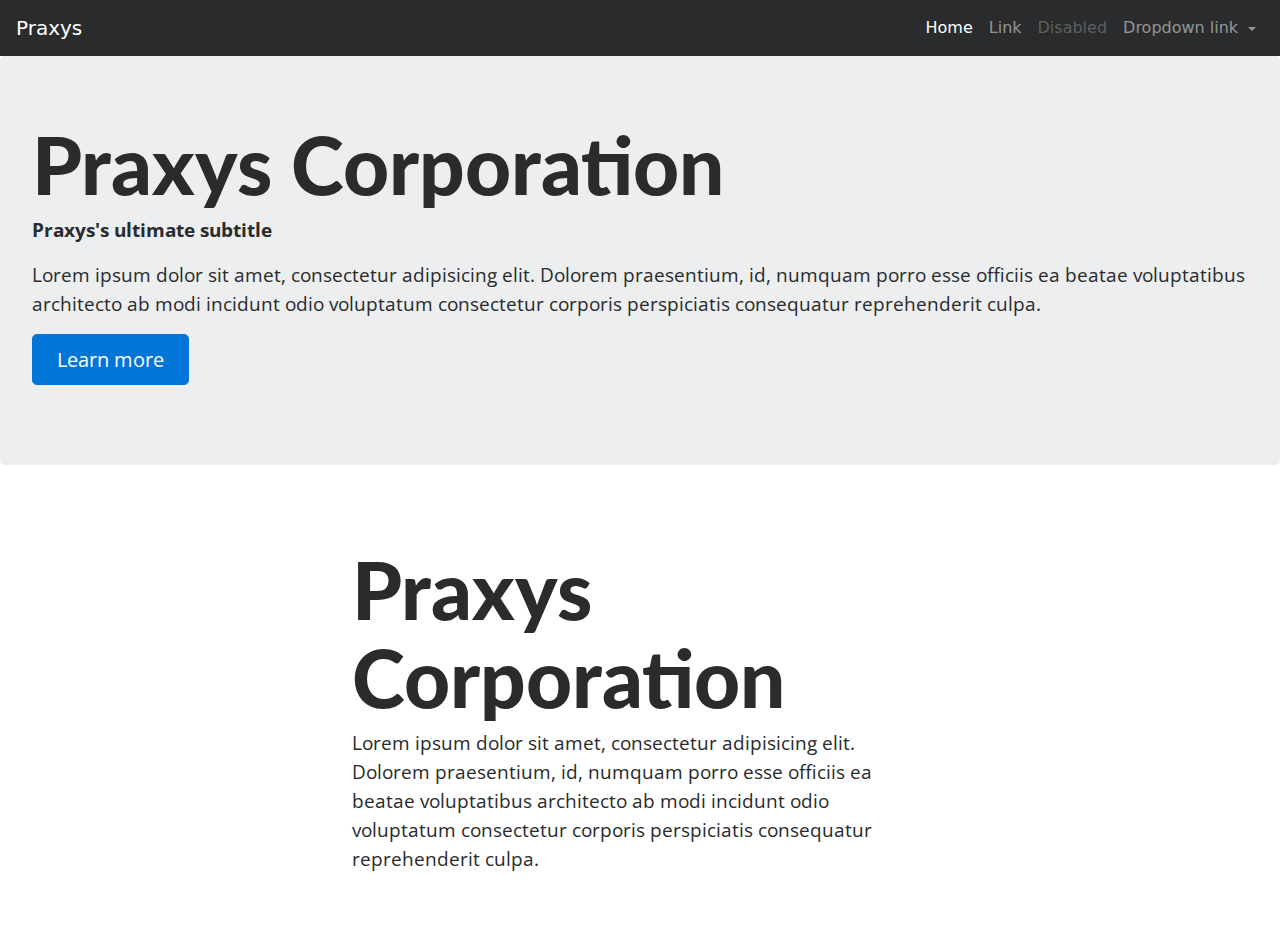
==== index.html @ 3e4d1a9a "initial commit" ====
<html>

<head>
    <meta charset="utf-8">
    <meta http-equiv="X-UA-Compatible" content="IE=edge">
    <meta name="viewport" content="width=device-width, initial-scale=1, shrink-to-fit=no">
    <title>Praxys</title>
    <link rel="stylesheet" href="css/bootstrap.css">
    <link href="https://maxcdn.bootstrapcdn.com/font-awesome/4.7.0/css/font-awesome.min.css" rel="stylesheet" integrity="sha384-wvfXpqpZZVQGK6TAh5PVlGOfQNHSoD2xbE+QkPxCAFlNEevoEH3Sl0sibVcOQVnN" crossorigin="anonymous">
    <link rel="stylesheet" href="css/style.css">

</head>

<body>

    <nav class="navbar navbar-toggleable-md navbar-inverse bg-inverse">

        <button class="navbar-toggler navbar-toggler-right" type="button" data-toggle="collapse" data-target="#navbarSupportedContent" aria-controls="navbarSupportedContent" aria-expanded="false" aria-label="Toggle navigation">
            <span class="navbar-toggler-icon"></span>
        </button>
        <a class="navbar-brand" href="#">Praxys</a>

        <div class="collapse navbar-collapse" id="navbarSupportedContent">
            <ul class="navbar-nav ml-auto">
                <li class="nav-item active">
                    <a class="nav-link" href="#">Home <span class="sr-only">(current)</span></a>
                </li>
                <li class="nav-item">
                    <a class="nav-link" href="#">Link</a>
                </li>
                <li class="nav-item">
                    <a class="nav-link disabled" href="#">Disabled</a>
                </li>
                <li class="nav-item dropdown">
                    <a class="nav-link dropdown-toggle" href="http://example.com" id="navbarDropdownMenuLink" data-toggle="dropdown" aria-haspopup="true" aria-expanded="false">
                      Dropdown link
                    </a>
                    <div class="dropdown-menu dropdown-menu-right" aria-labelledby="navbarDropdownMenuLink">
                        <a class="dropdown-item" href="#">Action</a>
                        <a class="dropdown-item" href="#">Another action</a>
                        <a class="dropdown-item" href="#">Something else here</a>
                    </div>
                </li>
            </ul>

        </div>
    </nav>

    <div class="jumbotron">
        <h1>Praxys Corporation</h1>
        <p><b>Praxys's ultimate subtitle</b></p>
        <p>Lorem ipsum dolor sit amet, consectetur adipisicing elit. Dolorem praesentium, id, numquam porro esse officiis ea beatae voluptatibus architecto ab modi incidunt odio voluptatum consectetur corporis perspiciatis consequatur reprehenderit culpa.</p>
        <p class="lead">
            <a class="btn btn-primary btn-lg" href="#" role="button">Learn more</a>
        </p>
    </div>

    <div class="container-fluid p-5">
        <div class="row">
            <div class="col-md-6 offset-md-3">
                <h1>Praxys Corporation</h1>
                <p>Lorem ipsum dolor sit amet, consectetur adipisicing elit. Dolorem praesentium, id, numquam porro esse officiis ea beatae voluptatibus architecto ab modi incidunt odio voluptatum consectetur corporis perspiciatis consequatur reprehenderit culpa.</p>
            </div>
        </div>
    </div>

    <script src="https://ajax.googleapis.com/ajax/libs/jquery/1.12.4/jquery.min.js"></script>
    <script src="js/tether.min.js"></script>
    <script src="js/bootstrap.js"></script>
</body>

</html>
---- css/style.css ----
@import url('https://fonts.googleapis.com/css?family=Lato:700,900|Open+Sans:400,400i,700');
h1 {
    font-family: 'Lato', sans-serif;
    font-weight: 900;
    font-size: 5em;
}

p {
    font-family: 'Open Sans', sans-serif;
    font-weight: 400;
    font-size: 1.2em;
}
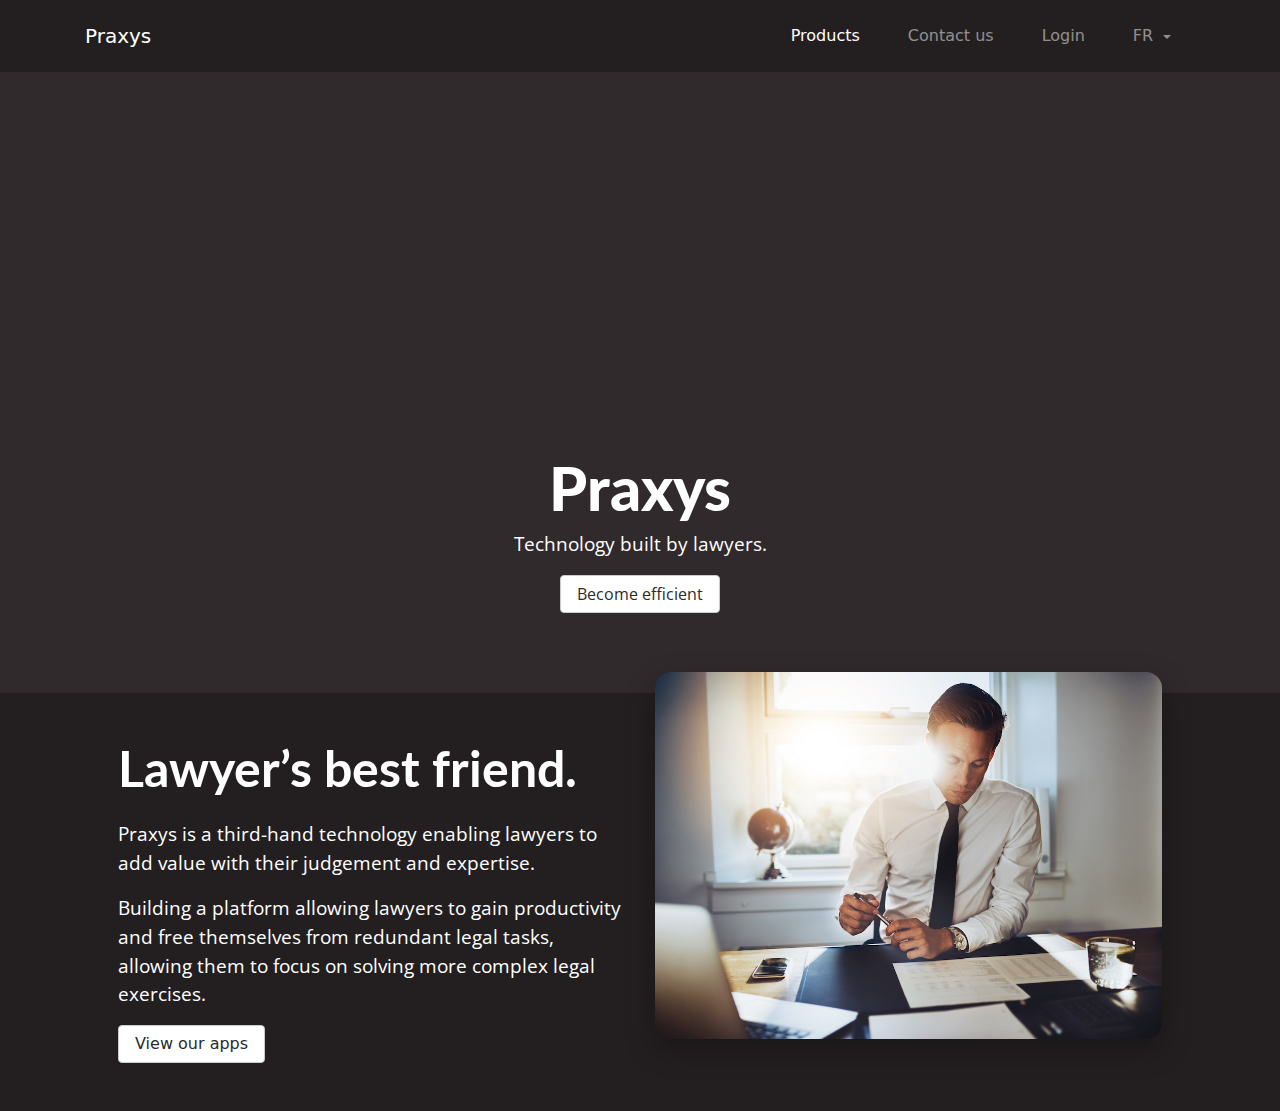
==== commit d0fb17ea: "first part of website" ====
--- a/index.html
+++ b/index.html
@@ -13,56 +13,68 @@
 
 <body>
 
-    <nav class="navbar navbar-toggleable-md navbar-inverse bg-inverse">
-
-        <button class="navbar-toggler navbar-toggler-right" type="button" data-toggle="collapse" data-target="#navbarSupportedContent" aria-controls="navbarSupportedContent" aria-expanded="false" aria-label="Toggle navigation">
+    <nav class="navbar navbar-toggleable-md navbar-inverse py-3" style="background-color:#231F20;">
+        <div class="container">
+            <button class="navbar-toggler navbar-toggler-right" type="button" data-toggle="collapse" data-target="#navbarSupportedContent" aria-controls="navbarSupportedContent" aria-expanded="false" aria-label="Toggle navigation">
             <span class="navbar-toggler-icon"></span>
         </button>
-        <a class="navbar-brand" href="#">Praxys</a>
+            <a class="navbar-brand" href="#">Praxys</a>
 
-        <div class="collapse navbar-collapse" id="navbarSupportedContent">
-            <ul class="navbar-nav ml-auto">
-                <li class="nav-item active">
-                    <a class="nav-link" href="#">Home <span class="sr-only">(current)</span></a>
-                </li>
-                <li class="nav-item">
-                    <a class="nav-link" href="#">Link</a>
-                </li>
-                <li class="nav-item">
-                    <a class="nav-link disabled" href="#">Disabled</a>
-                </li>
-                <li class="nav-item dropdown">
-                    <a class="nav-link dropdown-toggle" href="http://example.com" id="navbarDropdownMenuLink" data-toggle="dropdown" aria-haspopup="true" aria-expanded="false">
-                      Dropdown link
+            <div class="collapse navbar-collapse" id="navbarSupportedContent">
+                <ul class="navbar-nav ml-auto">
+                    <li class="nav-item mx-3 active">
+                        <a class="nav-link" href="#">Products <span class="sr-only">(current)</span></a>
+                    </li>
+                    <li class="nav-item mx-3">
+                        <a class="nav-link" href="#">Contact us</a>
+                    </li>
+                    <li class="nav-item mx-3">
+                        <a class="nav-link" href="#">Login</a>
+                    </li>
+                    <li class="nav-item mx-3 dropdown">
+                        <a class="nav-link dropdown-toggle" href="http://example.com" id="navbarDropdownMenuLink" data-toggle="dropdown" aria-haspopup="true" aria-expanded="false">
+                      FR
                     </a>
-                    <div class="dropdown-menu dropdown-menu-right" aria-labelledby="navbarDropdownMenuLink">
-                        <a class="dropdown-item" href="#">Action</a>
-                        <a class="dropdown-item" href="#">Another action</a>
-                        <a class="dropdown-item" href="#">Something else here</a>
-                    </div>
-                </li>
-            </ul>
-
+                        <div class="dropdown-menu dropdown-menu-right" aria-labelledby="navbarDropdownMenuLink">
+                            <a class="dropdown-item" href="#">Action</a>
+                            <a class="dropdown-item" href="#">Another action</a>
+                            <a class="dropdown-item" href="#">Something else here</a>
+                        </div>
+                    </li>
+                </ul>
+            </div>
         </div>
     </nav>
 
-    <div class="jumbotron">
-        <h1>Praxys Corporation</h1>
-        <p><b>Praxys's ultimate subtitle</b></p>
-        <p>Lorem ipsum dolor sit amet, consectetur adipisicing elit. Dolorem praesentium, id, numquam porro esse officiis ea beatae voluptatibus architecto ab modi incidunt odio voluptatum consectetur corporis perspiciatis consequatur reprehenderit culpa.</p>
-        <p class="lead">
-            <a class="btn btn-primary btn-lg" href="#" role="button">Learn more</a>
-        </p>
+    <div class="jumbotron jumbotron-home my-0 text-center d-flex align-items-end">
+        <div class="container">
+            <h1>Praxys</h1>
+            <p>Technology built by lawyers.</p>
+            <p class="lead">
+                <a class="btn btn-secondary" href="#" role="button">Become efficient</a>
+            </p>
+        </div>
     </div>
 
-    <div class="container-fluid p-5">
-        <div class="row">
-            <div class="col-md-6 offset-md-3">
-                <h1>Praxys Corporation</h1>
-                <p>Lorem ipsum dolor sit amet, consectetur adipisicing elit. Dolorem praesentium, id, numquam porro esse officiis ea beatae voluptatibus architecto ab modi incidunt odio voluptatum consectetur corporis perspiciatis consequatur reprehenderit culpa.</p>
+    <section class="block block__intro">
+        <div class="container p-5">
+            <div class="row">
+                <div class="col-sm-12">
+                    <div class="row">
+                        <div class="col-sm-12 col-md-6">
+                            <h2>Lawyer’s best friend.</h2>
+                            <p>Praxys is a third-hand technology enabling lawyers to add value with their judgement and expertise.</p>
+                            <p>Building a platform allowing lawyers to gain productivity and free themselves from redundant legal tasks, allowing them to focus on solving more complex legal exercises. </p>
+                            <a class="btn btn-secondary" href="#" role="button">View our apps</a>
+                        </div>
+                        <div class="col-sm-12 col-md-6">
+                            <img class="img-master" src="img/lawyer.jpg">
+                        </div>
+                    </div>
+                </div>
             </div>
         </div>
-    </div>
+    </section>
 
     <script src="https://ajax.googleapis.com/ajax/libs/jquery/1.12.4/jquery.min.js"></script>
     <script src="js/tether.min.js"></script>
--- a/css/style.css
+++ b/css/style.css
@@ -2,7 +2,14 @@
 h1 {
     font-family: 'Lato', sans-serif;
     font-weight: 900;
-    font-size: 5em;
+    font-size: 3.8em;
+}
+
+h2 {
+    font-family: 'Lato', sans-serif;
+    font-weight: 700;
+    font-size: 3.1em;
+    margin-bottom: .5em;
 }
 
 p {
@@ -10,3 +17,36 @@
     font-weight: 400;
     font-size: 1.2em;
 }
+
+.jumbotron-home {
+    background-color:#312A2C;
+    color:#fff;
+    border-radius: 0;
+    min-height:69vh;
+}
+
+.block {
+    
+}
+
+.block__intro {
+    background-color: #231F20;
+    color:fff;
+}
+
+.img-master {
+    width:100%;
+    height:auto;
+    -o-object-fit: fill;
+    object-fit: fill;
+    border-radius: 16px;
+    -webkit-box-shadow: 0 10px 30px rgba(0, 0, 0, 0.3);
+    box-shadow: 0 10px 30px rgba(0, 0, 0, 0.3);
+    margin-top:-69px;
+}
+
+@media (max-width:768px){
+    .img-master {
+        margin-top:30px;
+    }  
+}
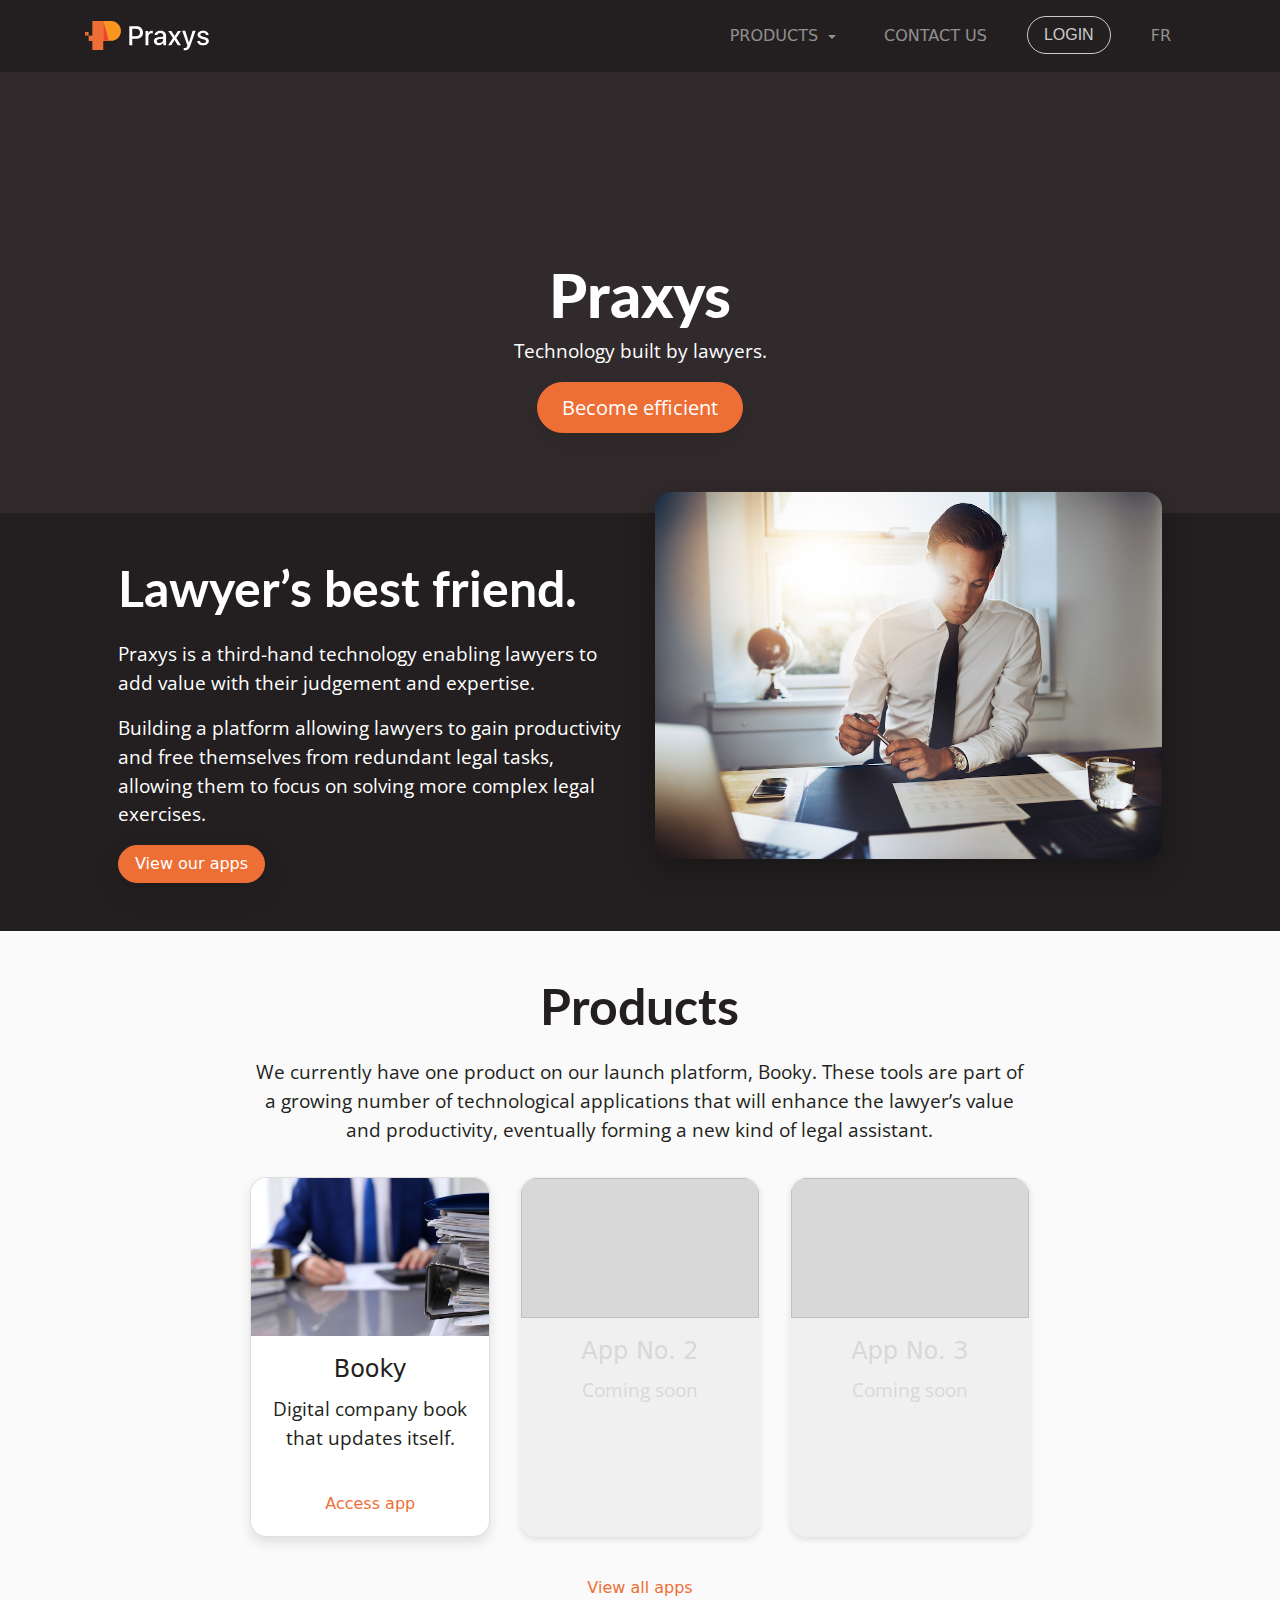
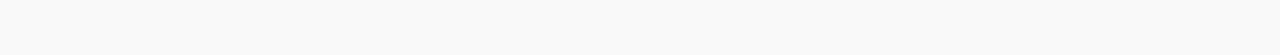
==== commit 16401748: "created products block on homepage" ====
--- a/index.html
+++ b/index.html
@@ -13,35 +13,39 @@
 
 <body>
 
-    <nav class="navbar navbar-toggleable-md navbar-inverse py-3" style="background-color:#231F20;">
+    <nav class="navbar navbar-toggleable-md sticky-top navbar-inverse py-3" style="background-color:#231F20;">
         <div class="container">
             <button class="navbar-toggler navbar-toggler-right" type="button" data-toggle="collapse" data-target="#navbarSupportedContent" aria-controls="navbarSupportedContent" aria-expanded="false" aria-label="Toggle navigation">
             <span class="navbar-toggler-icon"></span>
         </button>
-            <a class="navbar-brand" href="#">Praxys</a>
+            <a class="navbar-brand" href="#">
+                <img src="img/logo.svg" height="30" class="d-inline-block align-top" alt="">
+            </a>
 
             <div class="collapse navbar-collapse" id="navbarSupportedContent">
-                <ul class="navbar-nav ml-auto">
-                    <li class="nav-item mx-3 active">
-                        <a class="nav-link" href="#">Products <span class="sr-only">(current)</span></a>
+                <ul class="navbar-nav ml-auto text-uppercase">
+                    <li class="nav-item mx-3 dropdown">
+                        <a class="nav-link dropdown-toggle" href="http://example.com" id="navbarDropdownMenuLink" data-toggle="dropdown" aria-haspopup="true" aria-expanded="false">
+                      Products
+                    </a>
+                        <div class="dropdown-menu dropdown-menu-right" aria-labelledby="navbarDropdownMenuLink">
+                            <a class="dropdown-item" href="#">Booky</a>
+                            <a class="dropdown-item" href="#">Another action</a>
+                            <a class="dropdown-item" href="#">Something else here</a>
+                        </div>
                     </li>
+
                     <li class="nav-item mx-3">
                         <a class="nav-link" href="#">Contact us</a>
                     </li>
                     <li class="nav-item mx-3">
-                        <a class="nav-link" href="#">Login</a>
+                        <button class="btn btn-outline-secondary text-uppercase" data-toggle="modal" data-target="#myModal">Login</button>
                     </li>
-                    <li class="nav-item mx-3 dropdown">
-                        <a class="nav-link dropdown-toggle" href="http://example.com" id="navbarDropdownMenuLink" data-toggle="dropdown" aria-haspopup="true" aria-expanded="false">
-                      FR
-                    </a>
-                        <div class="dropdown-menu dropdown-menu-right" aria-labelledby="navbarDropdownMenuLink">
-                            <a class="dropdown-item" href="#">Action</a>
-                            <a class="dropdown-item" href="#">Another action</a>
-                            <a class="dropdown-item" href="#">Something else here</a>
-                        </div>
+                    <li class="nav-item mx-3">
+                        <a class="nav-link" href="#">FR</a>
                     </li>
                 </ul>
+
             </div>
         </div>
     </nav>
@@ -51,7 +55,7 @@
             <h1>Praxys</h1>
             <p>Technology built by lawyers.</p>
             <p class="lead">
-                <a class="btn btn-secondary" href="#" role="button">Become efficient</a>
+                <a class="btn btn-lg btn-praxys" href="#" role="button">Become efficient</a>
             </p>
         </div>
     </div>
@@ -59,22 +63,88 @@
     <section class="block block__intro">
         <div class="container p-5">
             <div class="row">
-                <div class="col-sm-12">
-                    <div class="row">
-                        <div class="col-sm-12 col-md-6">
-                            <h2>Lawyer’s best friend.</h2>
-                            <p>Praxys is a third-hand technology enabling lawyers to add value with their judgement and expertise.</p>
-                            <p>Building a platform allowing lawyers to gain productivity and free themselves from redundant legal tasks, allowing them to focus on solving more complex legal exercises. </p>
-                            <a class="btn btn-secondary" href="#" role="button">View our apps</a>
+                <div class="col-sm-12 col-md-6">
+                    <h2>Lawyer’s best friend.</h2>
+                    <p>Praxys is a third-hand technology enabling lawyers to add value with their judgement and expertise.</p>
+                    <p>Building a platform allowing lawyers to gain productivity and free themselves from redundant legal tasks, allowing them to focus on solving more complex legal exercises. </p>
+                    <a class="btn btn-praxys" href="#" role="button">View our apps</a>
+                </div>
+                <div class="col-sm-12 col-md-6">
+                    <img class="img-master" src="img/lawyer.jpg">
+                </div>
+
+            </div>
+        </div>
+    </section>
+
+    <section class="block block__light">
+        <div class="container-fluid p-5">
+            <div class="row">
+                <div class="col-sm-12 col-md-8 offset-md-2 text-center">
+                    <h2>Products</h2>
+                    <p>We currently have one product on our launch platform, Booky. These tools are part of a growing number of technological applications that will enhance the lawyer’s value and productivity, eventually forming a new kind of legal assistant. </p>
+                    <div class="card-deck">
+                        <div class="card my-3">
+                            <img class="card-img-top img-fluid" src="img/booky-banner.jpg" alt="Booky App">
+                            <div class="card-block">
+                                <h4 class="card-title">Booky</h4>
+                                <p class="card-text">Digital company book that updates itself.</p>
+                            </div>
+                            <div class="card-block">
+                                <a href="#" class="card-link text-orange">Access app</a>
+                            </div>
                         </div>
-                        <div class="col-sm-12 col-md-6">
-                            <img class="img-master" src="img/lawyer.jpg">
+                        <div class="card card-img-inactive my-3" style="background-color: #F0F0F0; border-color:#F0F0F0; color:#d8d8d8">
+                            <img class="card-img-top img-fluid">
+                            <div class="card-block">
+                                <h4 class="card-title">App No. 2</h4>
+                                <p class="card-text">Coming soon</p>
+                            </div>
+                        </div>
+                        <div class="card card-img-inactive my-3" style="background-color: #F0F0F0; border-color:#F0F0F0; color:#d8d8d8">
+                            <img class="card-img-top img-fluid">
+                            <div class="card-block">
+                                <h4 class="card-title">App No. 3</h4>
+                                <p class="card-text">Coming soon</p>
+                            </div>
                         </div>
                     </div>
+                    
+                <a class="btn btn-link text-orange mt-3" href="#" role="button">View all apps</a>
+                </div>
+
+            </div>
+        </div>
+    </section>
+    
+    
+    
+    <section class="block block__footer">
+        
+        
+    </section>
+
+
+    <!-- Login popup -->
+    <div class="modal fade" id="myModal" tabindex="-1" role="dialog" aria-labelledby="exampleModalLabel" aria-hidden="true">
+        <div class="modal-dialog" role="document">
+            <div class="modal-content">
+                <div class="modal-header">
+                    <h5 class="modal-title" id="exampleModalLabel">Modal title</h5>
+                    <button type="button" class="close" data-dismiss="modal" aria-label="Close">
+                      <span aria-hidden="true">&times;</span>
+                    </button>
+                </div>
+                <div class="modal-body">
+                    ...
+                </div>
+                <div class="modal-footer">
+                    <button type="button" class="btn btn-secondary" data-dismiss="modal">Close</button>
+                    <button type="button" class="btn btn-primary">Save changes</button>
                 </div>
             </div>
         </div>
-    </section>
+    </div>
 
     <script src="https://ajax.googleapis.com/ajax/libs/jquery/1.12.4/jquery.min.js"></script>
     <script src="js/tether.min.js"></script>
--- a/css/style.css
+++ b/css/style.css
@@ -19,34 +19,123 @@
 }
 
 .jumbotron-home {
-    background-color:#312A2C;
-    color:#fff;
+    background-color: #312A2C;
+    color: #fff;
     border-radius: 0;
-    min-height:69vh;
+    min-height: 49vh;
 }
 
-.block {
-    
-}
+.block {}
 
 .block__intro {
     background-color: #231F20;
-    color:fff;
+    color: fff;
+}
+
+.block__light {
+    background-color: #fafafa;
+    color: #231F20;
 }
 
 .img-master {
-    width:100%;
-    height:auto;
+    width: 100%;
+    height: auto;
     -o-object-fit: fill;
     object-fit: fill;
     border-radius: 16px;
     -webkit-box-shadow: 0 10px 30px rgba(0, 0, 0, 0.3);
     box-shadow: 0 10px 30px rgba(0, 0, 0, 0.3);
-    margin-top:-69px;
+    margin-top: -69px;
+    -webkit-transition: all .3s ease-in;
+    transition: all .3s ease-in;
 }
 
-@media (max-width:768px){
+.img-master:hover {
+    -webkit-transform: translateY(-5px);
+    transform: translateY(-5px);
+}
+
+@media (max-width:768px) {
     .img-master {
-        margin-top:30px;
-    }  
+        margin-top: 30px;
+    }
 }
+
+.btn {
+    border-radius: 50em;
+}
+
+.btn-praxys {
+    color: #fff;
+    background-color: #EE6F36;
+    border-color: #EE6F36;
+    -webkit-box-shadow: 0 10px 30px rgba(0, 0, 0, 0.1);
+    box-shadow: 0 10px 30px rgba(0, 0, 0, 0.1);
+}
+
+.btn-praxys:hover {
+    color: #fff;
+    background-color: #f79468;
+    border-color: #f79468;
+    -webkit-box-shadow: 0 20px 50px rgba(0, 0, 0, 0.5);
+    box-shadow: 0 20px 50px rgba(0, 0, 0, 0.5);
+}
+
+.dropdown-item {
+    display: block;
+    width: 100%;
+    padding: 12px 1.5rem;
+    clear: both;
+    font-weight: normal;
+    color: #292b2c;
+    text-align: inherit;
+    white-space: nowrap;
+    background: none;
+    border: 0;
+}
+
+.card {
+    -webkit-box-shadow: 0 6px 12px rgba(0, 0, 0, 0.1);
+    box-shadow: 0 6px 12px rgba(0, 0, 0, 0.1);
+    -webkit-transition: all .2s ease-in;
+    transition: all .2s ease-in;
+    border-radius: 16px;
+}
+
+.card:hover {
+    -webkit-box-shadow: 0 20px 40px rgba(0, 0, 0, 0.1);
+    box-shadow: 0 20px 40px rgba(0, 0, 0, 0.1);
+}
+
+.card-img-top {
+    border-radius: 16px 16px 0 0;
+    -o-object-fit: fill;
+    object-fit: fill;
+}
+
+.card-img-inactive {
+    -webkit-box-shadow: 0 3px 6px rgba(0, 0, 0, 0.1);
+    box-shadow: 0 3px 6px rgba(0, 0, 0, 0.1);
+}
+
+.card-img-inactive:hover {
+    -webkit-box-shadow: 0 3px 6px rgba(0, 0, 0, 0.1);
+    box-shadow: 0 3px 6px rgba(0, 0, 0, 0.1);
+}
+
+.card-img-inactive img {
+    height: 140px;
+    background-color: #d8d8d8;
+    border: 0 none;
+    -webkit-box-shadow: none;
+    box-shadow: none;
+}
+
+.text-orange {
+    color: #EE6F36 !important;
+}
+
+a.text-orange:focus,
+a.text-orange:hover {
+    color: #EE6F36 !important;
+}
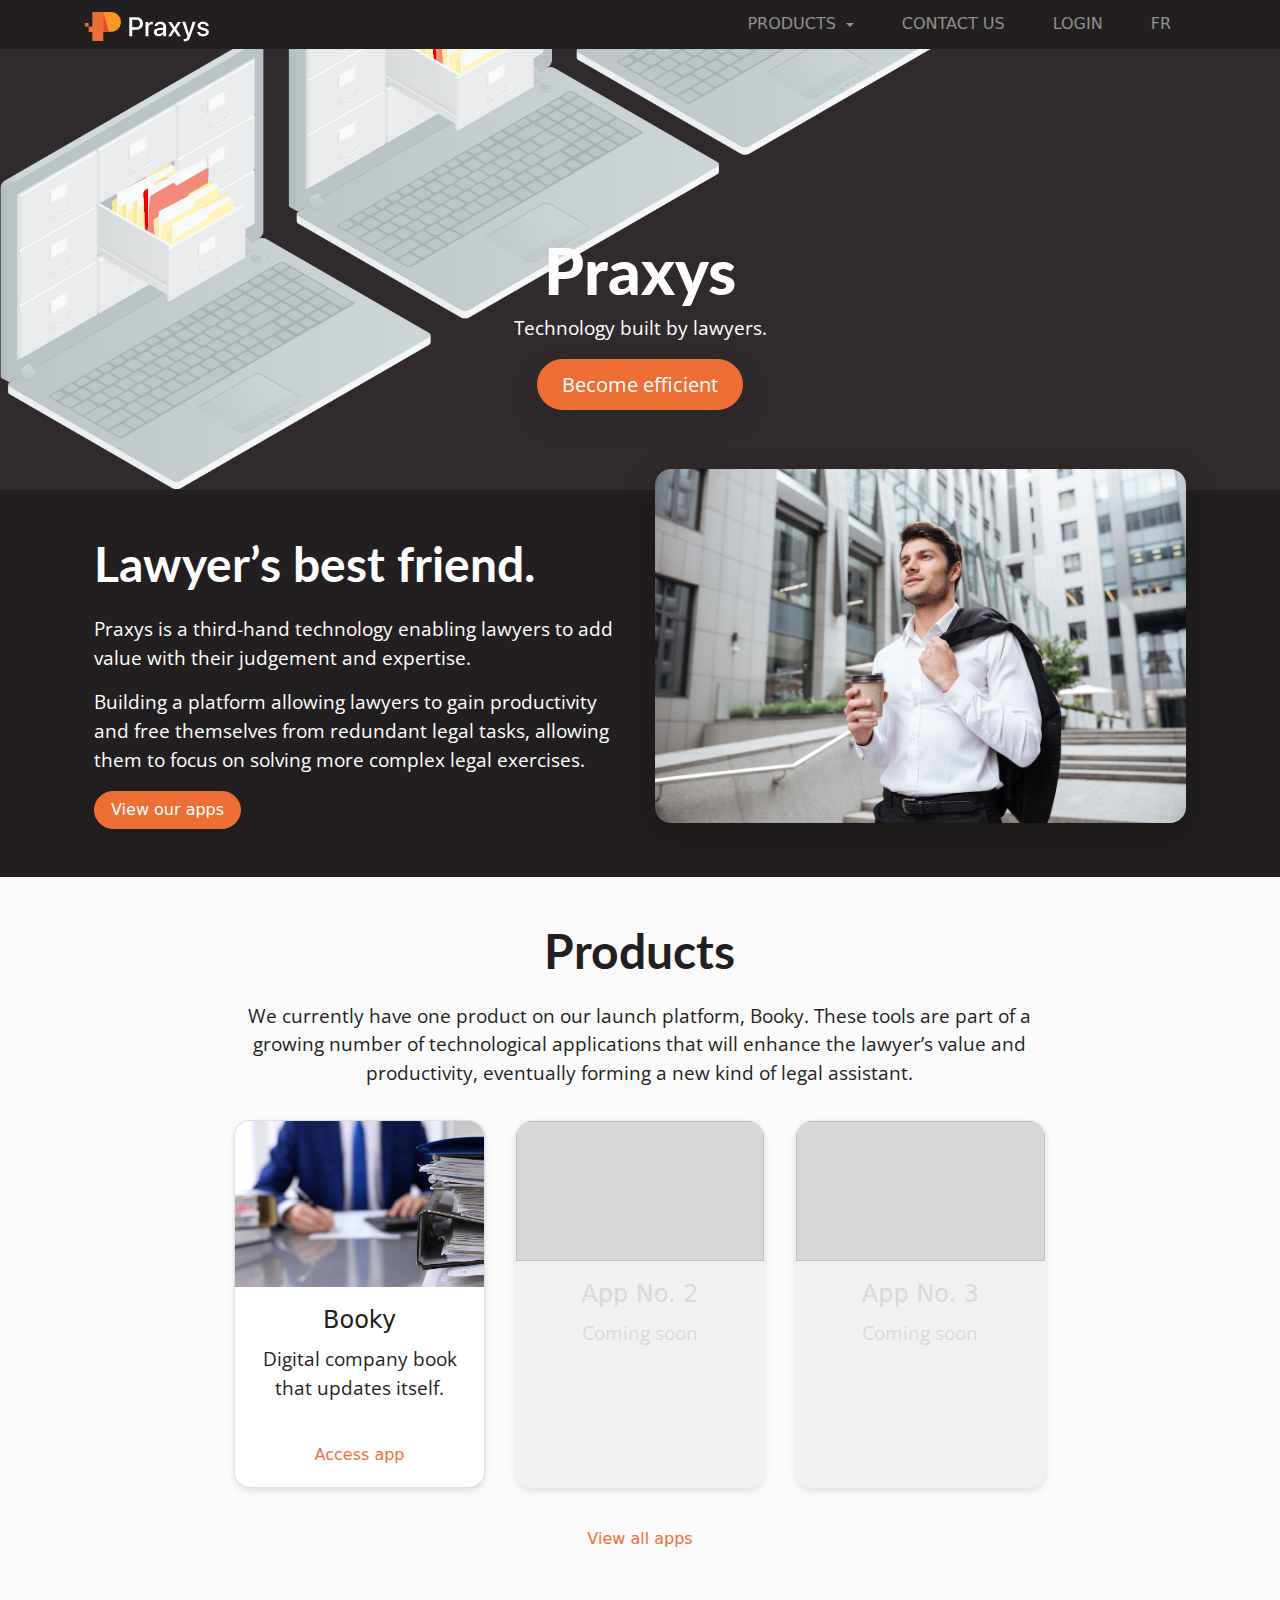
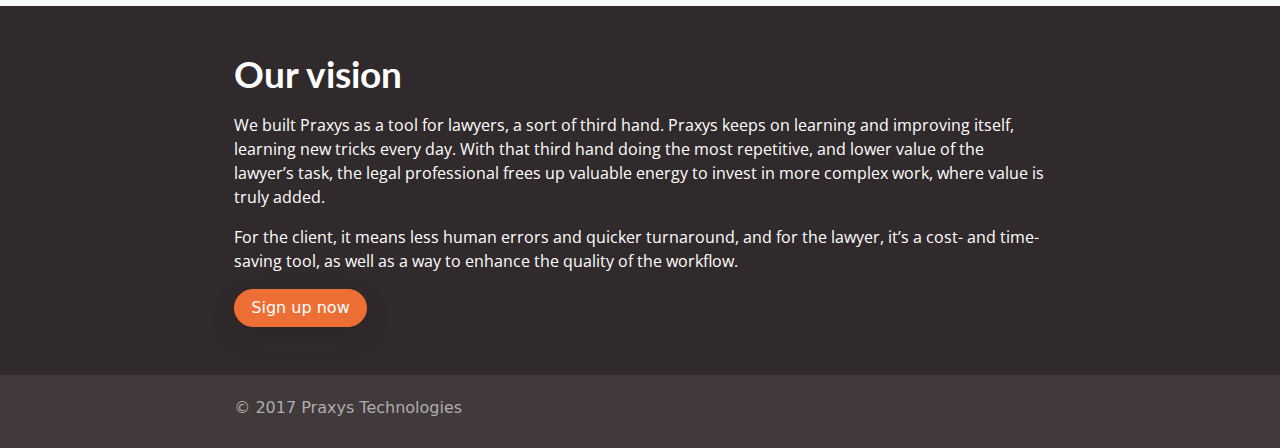
==== commit fc466619: "changed image lawyer" ====
--- a/index.html
+++ b/index.html
@@ -13,7 +13,7 @@
 
 <body>
 
-    <nav class="navbar navbar-toggleable-md sticky-top navbar-inverse py-3" style="background-color:#231F20;">
+    <nav class="navbar navbar-toggleable-md sticky-top navbar-inverse py-md-3 pt-lg-1 pb-lg-0" style="background-color:#231F20;">
         <div class="container">
             <button class="navbar-toggler navbar-toggler-right" type="button" data-toggle="collapse" data-target="#navbarSupportedContent" aria-controls="navbarSupportedContent" aria-expanded="false" aria-label="Toggle navigation">
             <span class="navbar-toggler-icon"></span>
@@ -29,9 +29,9 @@
                       Products
                     </a>
                         <div class="dropdown-menu dropdown-menu-right" aria-labelledby="navbarDropdownMenuLink">
-                            <a class="dropdown-item" href="#">Booky</a>
-                            <a class="dropdown-item" href="#">Another action</a>
-                            <a class="dropdown-item" href="#">Something else here</a>
+                            <a class="dropdown-item" href="products.html">Booky</a>
+                            <a class="dropdown-item disabled" href="#">App no. 2</a>
+                            <a class="dropdown-item disabled" href="#">App no. 3</a>
                         </div>
                     </li>
 
@@ -39,7 +39,7 @@
                         <a class="nav-link" href="#">Contact us</a>
                     </li>
                     <li class="nav-item mx-3">
-                        <button class="btn btn-outline-secondary text-uppercase" data-toggle="modal" data-target="#myModal">Login</button>
+                        <a class="nav-link" data-toggle="modal" data-target="#signinModal">Login</a>
                     </li>
                     <li class="nav-item mx-3">
                         <a class="nav-link" href="#">FR</a>
@@ -55,22 +55,22 @@
             <h1>Praxys</h1>
             <p>Technology built by lawyers.</p>
             <p class="lead">
-                <a class="btn btn-lg btn-praxys" href="#" role="button">Become efficient</a>
+                <a class="btn btn-lg btn-praxys" href="products.html" role="button">Become efficient</a>
             </p>
         </div>
     </div>
 
     <section class="block block__intro">
-        <div class="container p-5">
+        <div class="container px-4 py-5">
             <div class="row">
                 <div class="col-sm-12 col-md-6">
                     <h2>Lawyer’s best friend.</h2>
                     <p>Praxys is a third-hand technology enabling lawyers to add value with their judgement and expertise.</p>
                     <p>Building a platform allowing lawyers to gain productivity and free themselves from redundant legal tasks, allowing them to focus on solving more complex legal exercises. </p>
-                    <a class="btn btn-praxys" href="#" role="button">View our apps</a>
+                    <a class="btn btn-praxys" href="products.html" role="button">View our apps</a>
                 </div>
                 <div class="col-sm-12 col-md-6">
-                    <img class="img-master" src="img/lawyer.jpg">
+                    <img class="img-master" src="img/lawyer2.jpg">
                 </div>
 
             </div>
@@ -78,7 +78,7 @@
     </section>
 
     <section class="block block__light">
-        <div class="container-fluid p-5">
+        <div class="container-fluid px-4 py-5">
             <div class="row">
                 <div class="col-sm-12 col-md-8 offset-md-2 text-center">
                     <h2>Products</h2>
@@ -91,7 +91,7 @@
                                 <p class="card-text">Digital company book that updates itself.</p>
                             </div>
                             <div class="card-block">
-                                <a href="#" class="card-link text-orange">Access app</a>
+                                <a href="#" class="card-link text-orange" data-toggle="modal" data-target="#appModal">Access app</a>
                             </div>
                         </div>
                         <div class="card card-img-inactive my-3" style="background-color: #F0F0F0; border-color:#F0F0F0; color:#d8d8d8">
@@ -109,42 +109,111 @@
                             </div>
                         </div>
                     </div>
-                    
-                <a class="btn btn-link text-orange mt-3" href="#" role="button">View all apps</a>
-                </div>
-
-            </div>
-        </div>
-    </section>
-    
-    
-    
+
+                    <a class="btn btn-link text-orange mt-3" href="products.html" role="button">View all apps</a>
+                </div>
+
+            </div>
+        </div>
+    </section>
+
     <section class="block block__footer">
-        
-        
-    </section>
-
+        <div class="container-fluid px-4 py-5">
+            <div class="row">
+                <div class="col-sm-12 col-md-8 offset-md-2">
+                    <h3>Our vision</h3>
+                    <p>We built Praxys as a tool for lawyers, a sort of third hand. Praxys keeps on learning and improving itself, learning new tricks every day. With that third hand doing the most repetitive, and lower value of the lawyer’s task, the legal professional frees up valuable energy to invest in more complex work, where value is truly added.</p>
+                    <p>
+                        For the client, it means less human errors and quicker turnaround, and for the lawyer, it’s a cost- and time-saving tool, as well as a way to enhance the quality of the workflow.
+                    </p>
+                    <a class="btn btn-praxys" href="#" role="button" data-toggle="modal" data-target="#signinModal">Sign up now</a>
+                </div>
+            </div>
+        </div>
+        <div class="container-fluid footer-2 p-4">
+            <div class="row">
+                <div class="col-sm-12 col-md-8 offset-md-2">
+                    <h6>© 2017 Praxys Technologies</h6>
+                </div>
+            </div>
+        </div>
+    </section>
 
     <!-- Login popup -->
-    <div class="modal fade" id="myModal" tabindex="-1" role="dialog" aria-labelledby="exampleModalLabel" aria-hidden="true">
-        <div class="modal-dialog" role="document">
-            <div class="modal-content">
-                <div class="modal-header">
-                    <h5 class="modal-title" id="exampleModalLabel">Modal title</h5>
-                    <button type="button" class="close" data-dismiss="modal" aria-label="Close">
+    <section class="modal-signin">
+        <div class="modal fade" id="signinModal" tabindex="-1" role="dialog" aria-labelledby="signInModal" aria-hidden="true">
+            <div class="modal-dialog" role="document">
+                <div class="modal-content">
+                    <div class="modal-header">
+                        <h5 class="modal-title" id="exampleModalLabel">Login</h5>
+                        <button type="button" class="close" data-dismiss="modal" aria-label="Close">
                       <span aria-hidden="true">&times;</span>
                     </button>
-                </div>
-                <div class="modal-body">
-                    ...
-                </div>
-                <div class="modal-footer">
-                    <button type="button" class="btn btn-secondary" data-dismiss="modal">Close</button>
-                    <button type="button" class="btn btn-primary">Save changes</button>
-                </div>
-            </div>
-        </div>
-    </div>
+                    </div>
+                    <div class="modal-body">
+                        <form>
+                            <div class="form-group">
+                                <label for="exampleInputEmail1">Email address</label>
+                                <input type="email" class="form-control" id="exampleInputEmail1" aria-describedby="emailHelp" placeholder="Enter email">
+                                <small id="emailHelp" class="form-text text-muted">We'll never share your email with anyone else.</small>
+                            </div>
+                            <div class="form-group">
+                                <label for="exampleInputPassword1">Password</label>
+                                <input type="password" class="form-control" id="exampleInputPassword1" placeholder="Password">
+                            </div>
+                            <div class="form-check">
+                                <label class="form-check-label">
+                              <input type="checkbox" class="form-check-input">
+                              Remember me
+                            </label>
+                            </div>
+                            <button type="submit" class="btn btn-orange btn-block">Login</button>
+                        </form>
+                    </div>
+
+                </div>
+            </div>
+        </div>
+    </section>
+
+    <!-- App top shelf -->
+    <section class="modal-app">
+        <div class="modal fade" id="appModal" tabindex="-1" role="dialog" aria-labelledby="appModal" aria-hidden="true">
+            <div class="modal-dialog" role="document">
+                <div class="modal-content">
+                    <div class="modal-body">
+                        <img class="img-fluid" src="img/booky-banner.jpg">
+                        <div class="container p-4">
+                            <div class="row">
+                                <div class="col-12">
+                                    <button type="button" class="close" aria-label="Close" data-dismiss="modal">
+                                      <span aria-hidden="true">&times;</span>
+                                    </button>
+                                    <h2>Booky</h2>
+                                    <h5 class="text-orange">$6.00/month</h5>
+                                    <p>Booky is a digital company book that updates itself. It is currently available in Canada only.</p>
+                                    <h4 class="mt-3">App screenshots</h4>
+                                    <div class="app-screenshots py-3">
+                                        <a href="#!"><img class="" src="" width="250" height="150"></a>
+                                        <a href="#!"><img class="" src="" width="250" height="150"></a>
+                                        <a href="#!"><img class="" src="" width="250" height="150"></a>
+                                        <a href="#!"><img class="" src="" width="250" height="150"></a>
+                                        <a href="#!"><img class="" src="" width="250" height="150"></a>
+                                        <a href="#!"><img class="" src="" width="250" height="150"></a>
+                                    </div>
+                                    <h4 class="mt-3">How it works</h4>
+                                    <p>Lorem ipsum dolor sit amet, consectetur adipisicing elit. Aperiam enim quia at quibusdam.</p>
+                                    <button type="submit" class="btn btn-orange btn-block my-3">Get the app</button>
+                                    <a href="#!" class="text-muted">Contact us for more info</a>
+                                </div>
+                            </div>
+                        </div>
+                    </div>
+                </div>
+            </div>
+        </div>
+    </section>
+
 
     <script src="https://ajax.googleapis.com/ajax/libs/jquery/1.12.4/jquery.min.js"></script>
     <script src="js/tether.min.js"></script>
--- a/css/style.css
+++ b/css/style.css
@@ -1,14 +1,25 @@
 @import url('https://fonts.googleapis.com/css?family=Lato:700,900|Open+Sans:400,400i,700');
+body{
+   	background-color: #231F20;
+}
+
 h1 {
     font-family: 'Lato', sans-serif;
     font-weight: 900;
-    font-size: 3.8em;
+    font-size: 4em;
 }
 
 h2 {
     font-family: 'Lato', sans-serif;
     font-weight: 700;
-    font-size: 3.1em;
+    font-size: 3em;
+    margin-bottom: .5em;
+}
+
+h3 {
+    font-family: 'Lato', sans-serif;
+    font-weight: 700;
+    font-size: 2.3em;
     margin-bottom: .5em;
 }
 
@@ -23,6 +34,16 @@
     color: #fff;
     border-radius: 0;
     min-height: 49vh;
+    background-image:url('../img/laptops-praxys.svg');
+    background-repeat: no-repeat;
+    background-size: cover;
+    background-position: 100% 100%;
+}
+
+@media (max-width:767px) {
+    .jumbotron-home {
+        min-height: 69vh;
+    }
 }
 
 .block {}
@@ -35,6 +56,20 @@
 .block__light {
     background-color: #fafafa;
     color: #231F20;
+}
+
+.block__footer {
+    background-color: #312A2C;
+    color: #fff;
+}
+
+.block__footer p {
+    font-size: 1em;
+}
+
+.footer-2 {
+    background-color: #42393B;
+    color: #ACADAE;
 }
 
 .img-master {
@@ -81,22 +116,66 @@
     box-shadow: 0 20px 50px rgba(0, 0, 0, 0.5);
 }
 
+.btn-orange {
+    color: #fff;
+    background-color: #EE6F36;
+    border-color: #EE6F36;
+}
+
+.btn-orange:hover {
+    color: #fff;
+    background-color: #f79468;
+    border-color: #f79468;
+}
+
+.dropdown-menu {
+    padding: 0.5rem 0;
+    margin: -0.125rem 0 0;
+    font-size: 1rem;
+    color: #fff;
+    text-align: left;
+    list-style: none;
+    background-color: #524549;
+    background-clip: padding-box;
+    border-radius: 0.25rem;
+}
+
 .dropdown-item {
     display: block;
     width: 100%;
     padding: 12px 1.5rem;
     clear: both;
     font-weight: normal;
-    color: #292b2c;
+    color: #fff;
     text-align: inherit;
     white-space: nowrap;
     background: none;
     border: 0;
 }
 
+.dropdown-item:hover,
+.dropdown-item:focus {
+    background-color: #EE6F36;
+    color: #fff;
+}
+
+.dropdown-item.disabled,
+.dropdown-item:disabled {
+    color: #636c72;
+    cursor: not-allowed;
+    background-color: transparent;
+}
+
+.dropdown-item.active,
+.dropdown-item:active {
+    color: #fff;
+    text-decoration: none;
+    background-color: #EE6F36;
+}
+
 .card {
-    -webkit-box-shadow: 0 6px 12px rgba(0, 0, 0, 0.1);
-    box-shadow: 0 6px 12px rgba(0, 0, 0, 0.1);
+    -webkit-box-shadow: 0 3px 6px rgba(0, 0, 0, 0.1);
+    box-shadow: 0 3px 6px rgba(0, 0, 0, 0.1);
     -webkit-transition: all .2s ease-in;
     transition: all .2s ease-in;
     border-radius: 16px;
@@ -139,3 +218,101 @@
 a.text-orange:hover {
     color: #EE6F36 !important;
 }
+
+.navbar-inverse .navbar-nav .nav-link {
+    color: rgba(255, 255, 255, 0.5);
+    border-bottom: 5px solid transparent;
+}
+
+.navbar-inverse .navbar-nav .nav-link:focus,
+.navbar-inverse .navbar-nav .nav-link:hover {
+    color: rgba(255, 255, 255, 0.75);
+    border-bottom: 5px solid #524549;
+}
+
+.navbar-inverse .navbar-nav .nav-link.disabled {
+    color: rgba(255, 255, 255, 0.25);
+}
+
+.navbar-inverse .navbar-nav .open>.nav-link,
+.navbar-inverse .navbar-nav .active>.nav-link,
+.navbar-inverse .navbar-nav .nav-link.open,
+.navbar-inverse .navbar-nav .nav-link.active {
+    border-bottom: 6px solid #EE6F36;
+}
+
+@media (max-width:767px) {
+    ul.navbar-nav {
+        padding-top: 1rem;
+    }
+    .navbar-inverse .navbar-nav .nav-link {
+        color: rgba(255, 255, 255, 0.5);
+        border-bottom: 5px solid transparent;
+    }
+    .navbar-inverse .navbar-nav .nav-link:focus,
+    .navbar-inverse .navbar-nav .nav-link:hover {
+        color: rgba(255, 255, 255, 0.75);
+        border-bottom: 5px solid transparent;
+    }
+    .navbar-inverse .navbar-nav .nav-link.disabled {
+        color: rgba(255, 255, 255, 0.25);
+    }
+    .navbar-inverse .navbar-nav .open>.nav-link,
+    .navbar-inverse .navbar-nav .active>.nav-link,
+    .navbar-inverse .navbar-nav .nav-link.open,
+    .navbar-inverse .navbar-nav .nav-link.active {
+        border-bottom: 6px solid transparent;
+    }
+}
+
+.modal-app .modal-dialog {
+    position: fixed;
+    right: 0;
+    top: 0;
+    bottom: 0;
+    margin: 0;
+    width: 469px;
+}
+
+.modal-app .modal-content {
+    border-radius: 0;
+    border: 0;
+    height: 100vh;
+    width: 100%;
+}
+
+.modal-app .modal-body {
+    padding: 0;
+    overflow-y: auto;
+}
+
+@media (max-width:767px) {
+    .modal-app .modal-dialog {
+        width: 320px;
+    }
+}
+
+.modal-app .modal.fade .modal-dialog {
+    -webkit-transition: -webkit-transform 0.3s ease-out;
+    transition: -webkit-transform 0.3s ease-out;
+    transition: transform 0.3s ease-out;
+    transition: transform 0.3s ease-out, -webkit-transform 0.3s ease-out;
+    -webkit-transform: translate(100%, 0);
+    transform: translate(100%, 0);
+}
+
+.modal-app .modal.show .modal-dialog {
+    -webkit-transform: translate(0, 0);
+    transform: translate(0, 0);
+}
+
+.app-screenshots {
+    overflow: auto;
+    white-space: nowrap;
+    -webkit-overflow-scrolling: touch;
+    -ms-overflow-style: -ms-autohiding-scrollbar;
+}
+
+.app-screenshots img {
+    background-color: #d8d8d8;
+}
